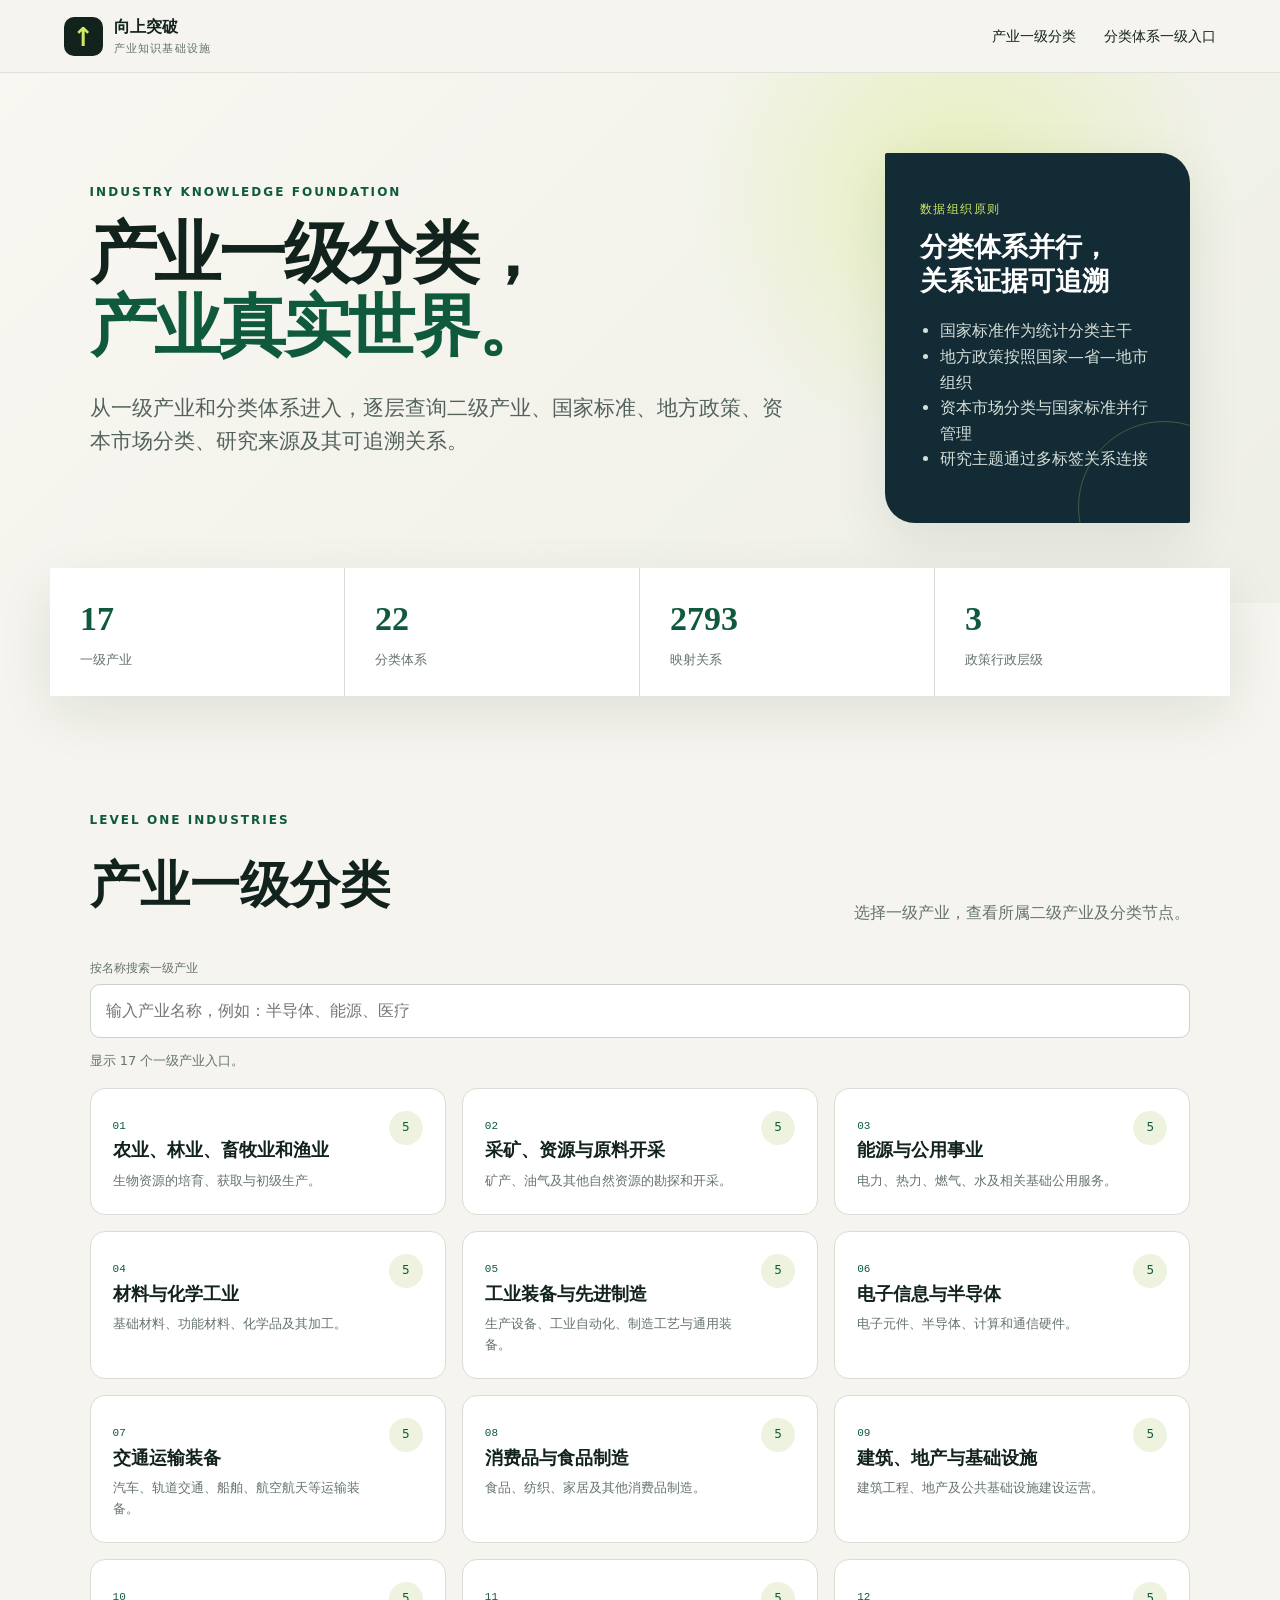
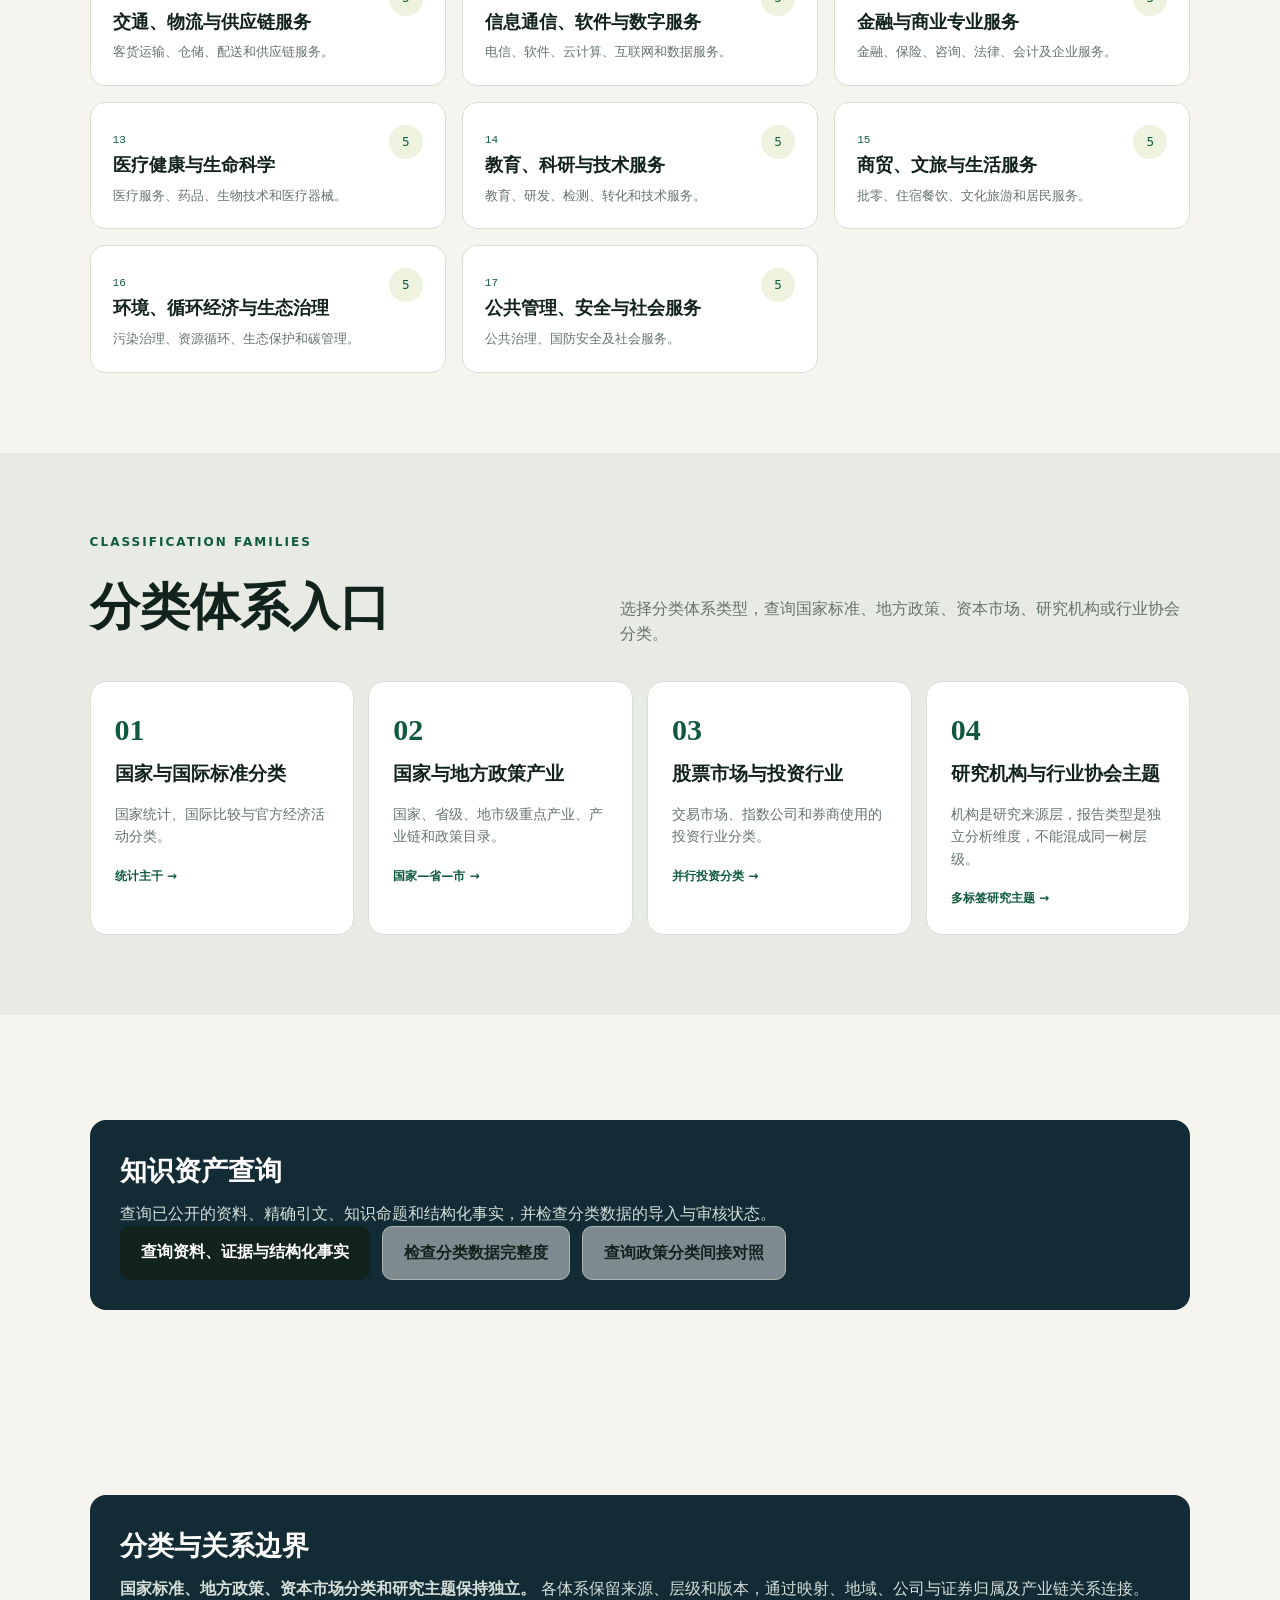
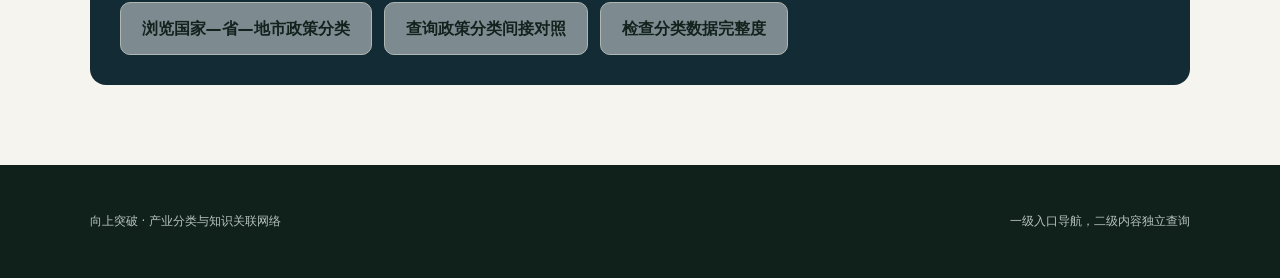
==== index.html @ f1dd1390 "Publish minimal public query site" ====
<!doctype html>
<html lang="zh-CN"><head><meta charset="utf-8"><meta name="viewport" content="width=device-width,initial-scale=1,viewport-fit=cover"><meta name="description" content="产业一级分类、分类体系与知识资产查询入口"><title>产业一级分类与知识资产 · 向上突破</title><link rel="icon" href="favicon.svg" type="image/svg+xml"><link rel="stylesheet" href="styles.css"></head>
<body><header class="topbar"><a class="brand" href="#top"><span class="brand-mark">↑</span><span><strong>向上突破</strong><small>产业知识基础设施</small></span></a><nav class="nav"><a href="#industries">产业一级分类</a><a href="#families">分类体系一级入口</a></nav></header>
<main id="top">
<section class="hero compact-hero"><div class="hero-copy"><p class="eyebrow">INDUSTRY KNOWLEDGE FOUNDATION</p><h1><span class="title-line">产业一级分类，</span><span class="title-line accent">产业真实世界。</span></h1><p class="lead">从一级产业和分类体系进入，逐层查询二级产业、国家标准、地方政策、资本市场分类、研究来源及其可追溯关系。</p></div><aside class="hero-panel"><p>数据组织原则</p><h2>分类体系并行，关系证据可追溯</h2><ul><li>国家标准作为统计分类主干</li><li>地方政策按照国家—省—地市组织</li><li>资本市场分类与国家标准并行管理</li><li>研究主题通过多标签关系连接</li></ul></aside></section>
<section class="stats" aria-label="数据统计"><article><strong id="statLevelOne">—</strong><span>一级产业</span></article><article><strong id="statSystems">—</strong><span>分类体系</span></article><article><strong id="statMappings">—</strong><span>映射关系</span></article><article><strong>3</strong><span>政策行政层级</span></article></section>
<section id="industries" class="section"><div class="section-heading"><div><p class="eyebrow">LEVEL ONE INDUSTRIES</p><h2>产业一级分类</h2></div><p>选择一级产业，查看所属二级产业及分类节点。</p></div><label class="search"><span>按名称搜索一级产业</span><input id="searchInput" type="search" placeholder="输入产业名称，例如：半导体、能源、医疗"></label><p id="resultSummary" class="result-summary"></p><div id="industryGrid" class="industry-grid"></div></section>
<section id="families" class="section muted-section"><div class="section-heading"><div><p class="eyebrow">CLASSIFICATION FAMILIES</p><h2>分类体系入口</h2></div><p>选择分类体系类型，查询国家标准、地方政策、资本市场、研究机构或行业协会分类。</p></div><div id="familyGrid" class="layer-grid"></div></section>
<section class="section"><div class="decision-card"><h3>知识资产查询</h3><p>查询已公开的资料、精确引文、知识命题和结构化事实，并检查分类数据的导入与审核状态。</p><div class="hero-actions"><a class="button primary" href="knowledge-records.html">查询资料、证据与结构化事实</a><a class="button secondary" href="completeness.html">检查分类数据完整度</a><a class="button secondary" href="policy-crosswalk.html">查询政策分类间接对照</a></div></div></section>
<section class="section"><div class="decision-card"><h3>分类与关系边界</h3><p><strong>国家标准、地方政策、资本市场分类和研究主题保持独立。</strong> 各体系保留来源、层级和版本，通过映射、地域、公司与证券归属及产业链关系连接。</p><div class="hero-actions"><a class="button secondary" href="systems.html?family=policy">浏览国家—省—地市政策分类</a><a class="button secondary" href="policy-crosswalk.html">查询政策分类间接对照</a><a class="button secondary" href="completeness.html">检查分类数据完整度</a></div></div></section>
</main><footer><p>向上突破 · 产业分类与知识关联网络</p><p>一级入口导航，二级内容独立查询</p></footer><script src="app.js" defer></script></body></html>
---- styles.css ----
:root{--ink:#12221d;--muted:#66736e;--paper:#f5f4ee;--surface:#fff;--line:#d9ddd6;--green:#0f5a3d;--lime:#cfe963;--navy:#132b35;--shadow:0 18px 55px rgba(20,43,35,.09)}[hidden]{display:none!important}*{box-sizing:border-box}html{scroll-behavior:smooth}body{margin:0;background:var(--paper);color:var(--ink);font-family:Inter,"Noto Sans SC","PingFang SC","Microsoft YaHei",system-ui,sans-serif;line-height:1.6}.topbar{position:relative;top:0;z-index:20;display:flex;align-items:center;justify-content:space-between;padding:14px clamp(18px,5vw,72px);background:rgba(245,244,238,.92);backdrop-filter:blur(18px);border-bottom:1px solid rgba(18,34,29,.09)}.brand{display:flex;align-items:center;gap:11px;min-height:44px;color:inherit;text-decoration:none}.brand-mark{display:grid;place-items:center;width:39px;height:39px;border-radius:10px;background:var(--ink);color:var(--lime);font-size:26px;font-weight:800}.brand strong,.brand small{display:block}.brand small{font-size:11px;letter-spacing:.1em;color:var(--muted)}.nav{display:flex;gap:28px}.nav a{color:var(--ink);text-decoration:none;font-size:14px}.menu-button{display:none;min-width:48px;min-height:44px;border:1px solid var(--line);background:var(--surface);padding:8px 13px;border-radius:9px}.hero{min-height:620px;display:grid;grid-template-columns:minmax(0,1.5fr) minmax(280px,.65fr);gap:clamp(30px,7vw,110px);align-items:center;padding:80px clamp(20px,7vw,110px);background:radial-gradient(circle at 75% 22%,rgba(207,233,99,.35),transparent 26%),linear-gradient(135deg,#f8f7f1,#eeefe7)}.eyebrow{font-size:12px;font-weight:800;letter-spacing:.17em;color:var(--green);margin:0 0 15px}.hero h1{font-family:Georgia,"Noto Serif SC",serif;font-size:clamp(40px,5.2vw,72px);line-height:1.1;letter-spacing:-.035em;margin:0;max-width:980px}.title-line{display:block;text-wrap:balance}.hero h1 .accent{color:var(--green)}.lead{max-width:720px;color:#53625c;font-size:clamp(17px,2vw,21px);margin:28px 0 34px}.hero-actions{display:flex;gap:12px;flex-wrap:wrap}.button{display:inline-flex;padding:13px 21px;border-radius:10px;text-decoration:none;font-weight:700}.primary{background:var(--ink);color:#fff}.secondary{border:1px solid #aeb7b1;color:var(--ink);background:rgba(255,255,255,.45)}.hero-panel{position:relative;background:var(--navy);color:white;border-radius:2px 30px 2px 30px;padding:35px;box-shadow:var(--shadow);overflow:hidden}.hero-panel:after{content:"";position:absolute;width:170px;height:170px;border:1px solid rgba(207,233,99,.25);border-radius:50%;right:-60px;bottom:-70px}.hero-panel p{color:var(--lime);font-size:12px;letter-spacing:.13em}.hero-panel h2{font-family:Georgia,"Noto Serif SC",serif;font-size:clamp(24px,2.1vw,28px);line-height:1.25;margin:4px 0 20px;text-wrap:balance}.hero-panel ul{padding-left:20px;color:#d5dfda}.pulse{width:9px;height:9px;border-radius:50%;background:var(--lime);box-shadow:0 0 0 8px rgba(207,233,99,.13)}.stats{display:grid;grid-template-columns:repeat(4,1fr);max-width:1180px;margin:-35px auto 35px;background:var(--surface);box-shadow:var(--shadow);position:relative;z-index:3}.stats article{padding:24px 30px;border-right:1px solid var(--line)}.stats article:last-child{border:0}.stats strong{font-family:Georgia,serif;font-size:34px;color:var(--green);display:block}.stats span{font-size:13px;color:var(--muted)}.section{padding:80px clamp(20px,7vw,110px);max-width:1500px;margin:auto}.section-heading{display:flex;justify-content:space-between;gap:30px;align-items:end;margin-bottom:34px}.section-heading h2{font-family:Georgia,"Noto Serif SC",serif;font-size:clamp(31px,4vw,50px);margin:0}.section-heading>p{max-width:570px;color:var(--muted);margin:0}.toolbar{display:flex;gap:10px;align-items:end;margin-bottom:12px}.search{flex:1}.search span{display:block;font-size:12px;color:var(--muted);margin-bottom:6px}.search input,.search select{width:100%;font:inherit;padding:13px 15px;border:1px solid #cbd1cc;border-radius:10px;background:white;outline:none}.search input:focus,.search select:focus{border-color:var(--green);box-shadow:0 0 0 3px rgba(15,90,61,.1)}.chip{border:1px solid #cbd1cc;background:white;border-radius:10px;padding:13px 17px;white-space:nowrap}.result-summary{font-size:13px;color:var(--muted);min-height:24px}.industry-grid{display:grid;grid-template-columns:repeat(3,minmax(0,1fr));gap:16px}.industry-card{background:white;border:1px solid var(--line);border-radius:15px;overflow:hidden;transition:.2s}.industry-card:hover{transform:translateY(-2px);box-shadow:var(--shadow)}.industry-card summary{list-style:none;cursor:pointer;padding:22px;display:flex;justify-content:space-between;gap:15px}.industry-card summary::-webkit-details-marker{display:none}.industry-card h3{margin:0;font-size:18px}.code{font-size:11px;color:var(--green);font-family:ui-monospace,monospace}.definition{font-size:13px;color:var(--muted);margin:6px 0 0}.count{min-width:34px;height:34px;display:grid;place-items:center;background:#edf3df;border-radius:50%;font-size:12px;color:var(--green)}.children{border-top:1px solid var(--line);padding:7px 16px 17px}.child{padding:12px 7px;border-bottom:1px dashed #e2e4df}.child:last-child{border:0}.child strong{display:block}.child small{color:var(--muted)}.empty{grid-column:1/-1;padding:50px;text-align:center;border:1px dashed #bdc5bf;background:#fff}.muted-section{max-width:none;background:#e8ebe3}.muted-section>.section-heading,.muted-section>.system-grid{max-width:1280px;margin-left:auto;margin-right:auto}.entry-card{display:block;color:inherit;text-decoration:none;min-width:0}.industry-card.entry-card{padding:22px;display:grid;grid-template-columns:minmax(0,1fr) auto;gap:16px;align-items:start}.industry-card.entry-card:hover,.family-card:hover,.system-card.entry-card:hover{transform:translateY(-2px);box-shadow:var(--shadow);border-color:#b8c3b9}.family-card{background:white;border:1px solid var(--line);border-radius:16px;padding:24px;transition:.2s}.family-card>span{font-weight:800;color:var(--green)}.family-card b{color:var(--green)}.compact-hero{min-height:500px}.status-badge{display:inline-block;margin-left:8px;padding:5px 9px;border-radius:999px;font-style:normal;font-size:.72rem;font-weight:800}.status-badge.core{background:#dff7e8;color:#17623a}.status-badge.efficiency{background:#fff2d8;color:#875b00}.metric-row{display:flex;flex-wrap:wrap;gap:8px;margin:12px 0}.metric-row span{padding:7px 10px;border:1px solid var(--line);border-radius:10px;background:var(--surface)}.mapping-note{color:var(--muted);font-size:.82rem}
.detail-card>.system-grid{margin-top:18px}.policy-levels{display:grid;grid-template-columns:1fr;gap:24px}.policy-level-section{background:var(--surface);border:1px solid var(--line);border-radius:18px;padding:26px;min-width:0}.policy-level-heading{display:flex;align-items:center;gap:14px;margin-bottom:20px}.policy-level-heading .count{flex:0 0 40px;width:40px;height:40px}.policy-level-heading .eyebrow{margin:0 0 3px}.policy-level-heading h2{font-family:Georgia,"Noto Serif SC",serif;font-size:clamp(25px,3vw,36px);margin:0}.policy-level-list{display:grid;grid-template-columns:1fr;gap:15px}.policy-level-list .system-card{border:1px solid var(--line);border-top:3px solid var(--green);border-radius:12px}.policy-empty{background:#fafbf7}.system-card.entry-card b{color:var(--green)}
.geography-section{background:#f0f2ea}.geography-grid{display:grid;gap:12px}.geography-card{background:white;border:1px solid var(--line);border-radius:14px;overflow:hidden}.geography-card summary{display:flex;justify-content:space-between;align-items:center;padding:15px 18px;cursor:pointer}.geography-card summary div{display:flex;flex-direction:column}.geography-card summary strong{font-size:18px}.geography-card summary small{color:var(--muted)}.geography-body{padding:0 14px 14px}.geography-children{display:grid;grid-template-columns:repeat(auto-fit,minmax(min(100%,280px),1fr));gap:10px}.geography-card.depth-2{background:#fafbf7}.scope-systems{display:grid;grid-template-columns:repeat(3,minmax(0,1fr));gap:8px;margin-bottom:12px}.scope-system{border:1px solid #cfd6cc;background:#edf3df;border-radius:9px;padding:11px;text-align:left;color:var(--ink);cursor:pointer;min-width:0;overflow-wrap:anywhere}.scope-system b,.scope-system small{display:block}.scope-system small,.scope-empty{color:var(--muted)}.system-grid{display:grid;grid-template-columns:repeat(3,1fr);gap:15px}.standards-heading{margin-top:70px}.classification-tree{background:white;border:1px solid var(--line);border-radius:14px;padding:8px 18px;max-height:none;overflow:visible}.tree-node{border-bottom:1px solid #e8eae5}.tree-node:last-child{border:0}.tree-node summary{display:grid;grid-template-columns:75px minmax(180px,1fr) minmax(180px,1fr) 36px;gap:12px;align-items:center;cursor:pointer;padding:12px 4px}.tree-node summary small{color:var(--muted)}.tree-children{margin-left:24px;border-left:1px solid #d7ddd7;padding-left:14px}.tree-node .count{width:30px;height:30px;min-width:30px}.tree-detail-link{display:inline-block;margin:5px 0 8px 42px;color:var(--green);font-size:12px;text-decoration:none}.detail-page{max-width:1180px;margin:auto;padding:80px 28px}.detail-hero{padding:48px 0 28px}.detail-hero h1{font-size:clamp(32px,5vw,64px);margin:8px 0}.detail-grid{display:grid;grid-template-columns:repeat(2,minmax(0,1fr));gap:16px}.detail-card{background:var(--surface);border:1px solid var(--line);border-radius:18px;padding:22px;min-width:0}.detail-card:nth-child(2){grid-row:span 2}.node-link{display:block;padding:9px;margin:6px 0;background:#f1f3ed;border-radius:9px;color:var(--ink);text-decoration:none;overflow-wrap:anywhere}.detail-relation{display:grid;grid-template-columns:1fr 24px 1fr;gap:8px;padding:12px 0;border-bottom:1px solid var(--line);overflow-wrap:anywhere}.detail-relation small{grid-column:1/-1;color:var(--muted)}.mapping-results{display:grid;gap:8px;margin-top:8px;max-height:620px;overflow:auto}.mapping-header{display:grid;grid-template-columns:minmax(0,1fr) 42px minmax(0,1fr) 120px;gap:12px;padding:0 17px;font-size:11px;font-weight:700;color:var(--muted)}.mapping-card{display:grid;grid-template-columns:minmax(0,1fr) 42px minmax(0,1fr) 120px;align-items:center;gap:12px;background:white;border:1px solid var(--line);padding:14px 17px}.mapping-card div{display:flex;flex-direction:column;min-width:0;overflow-wrap:anywhere}.mapping-card strong{font-size:14px}.mapping-card small{color:var(--muted);text-align:right}.mapping-arrow{text-align:center;color:var(--green);font-size:22px}.system-card{background:rgba(255,255,255,.72);padding:22px;border-top:3px solid var(--green)}.system-card h3{font-size:17px;margin:0 0 6px}.system-card p{font-size:13px;color:var(--muted);margin:4px 0}.system-card a{color:var(--green);font-size:12px;word-break:break-all}.layer-grid{display:grid;grid-template-columns:repeat(4,1fr);gap:14px}.layer-grid article{padding:26px;background:white;border:1px solid var(--line);border-radius:14px}.layer-grid span{color:var(--green);font-family:Georgia,serif;font-size:30px}.layer-grid h3{margin:5px 0}.layer-grid p{color:var(--muted);font-size:14px}.layer-grid b{font-size:12px;color:var(--green)}.decision-card{margin-top:25px;padding:30px;background:var(--navy);color:white;border-radius:16px}.decision-card h3{font-family:Georgia,"Noto Serif SC",serif;font-size:27px;margin:0 0 8px}.decision-card p{color:#d5dfda;margin:0}footer{display:flex;justify-content:space-between;gap:20px;padding:35px clamp(20px,7vw,110px);background:#10211c;color:#b7c2bd;font-size:12px}
@media(max-width:980px){.hero{grid-template-columns:1fr;min-height:auto;padding-top:60px}.hero-panel{max-width:620px}.industry-grid,.system-grid{grid-template-columns:repeat(2,1fr)}.layer-grid{grid-template-columns:repeat(2,1fr)}.stats{margin:-20px 20px 25px}.section-heading{align-items:start;flex-direction:column}.nav{display:none;position:absolute;right:18px;top:65px;flex-direction:column;gap:12px;background:white;padding:18px;box-shadow:var(--shadow);border-radius:12px}.nav.open{display:flex}.menu-button{display:block}}
@media(max-width:620px){.detail-page{padding:36px 16px}.detail-grid{grid-template-columns:1fr}.detail-card:nth-child(2){grid-row:auto}.detail-relation{grid-template-columns:1fr}.detail-relation b{display:none}.tree-detail-link{margin-left:10px}.topbar{padding:11px 15px}.brand small{display:none}.hero{padding:48px 18px 62px}.hero h1{font-size:41px}.hero-panel{padding:26px}.stats{grid-template-columns:repeat(2,1fr);margin:-24px 14px 15px}.stats article:nth-child(2){border-right:0}.stats article{padding:17px}.stats strong{font-size:28px}.section{padding:58px 16px}.toolbar{align-items:stretch;flex-wrap:wrap}.search{flex-basis:100%}.chip{flex:1}.industry-grid,.system-grid,.layer-grid,.geography-children,.scope-systems{grid-template-columns:1fr}.tree-node summary{grid-template-columns:58px minmax(0,1fr) 30px}.tree-node summary small{display:none}.tree-children{margin-left:8px;padding-left:8px}.mapping-header{display:none}.mapping-card{grid-template-columns:1fr;padding:14px}.mapping-arrow{text-align:left;font-size:12px}.mapping-card small{grid-column:auto;text-align:left}.industry-card summary{padding:18px}.section-heading{margin-bottom:25px}.section-heading h2{font-size:34px}footer{flex-direction:column;padding:27px 18px}.hero-actions .button{width:100%;justify-content:center}}
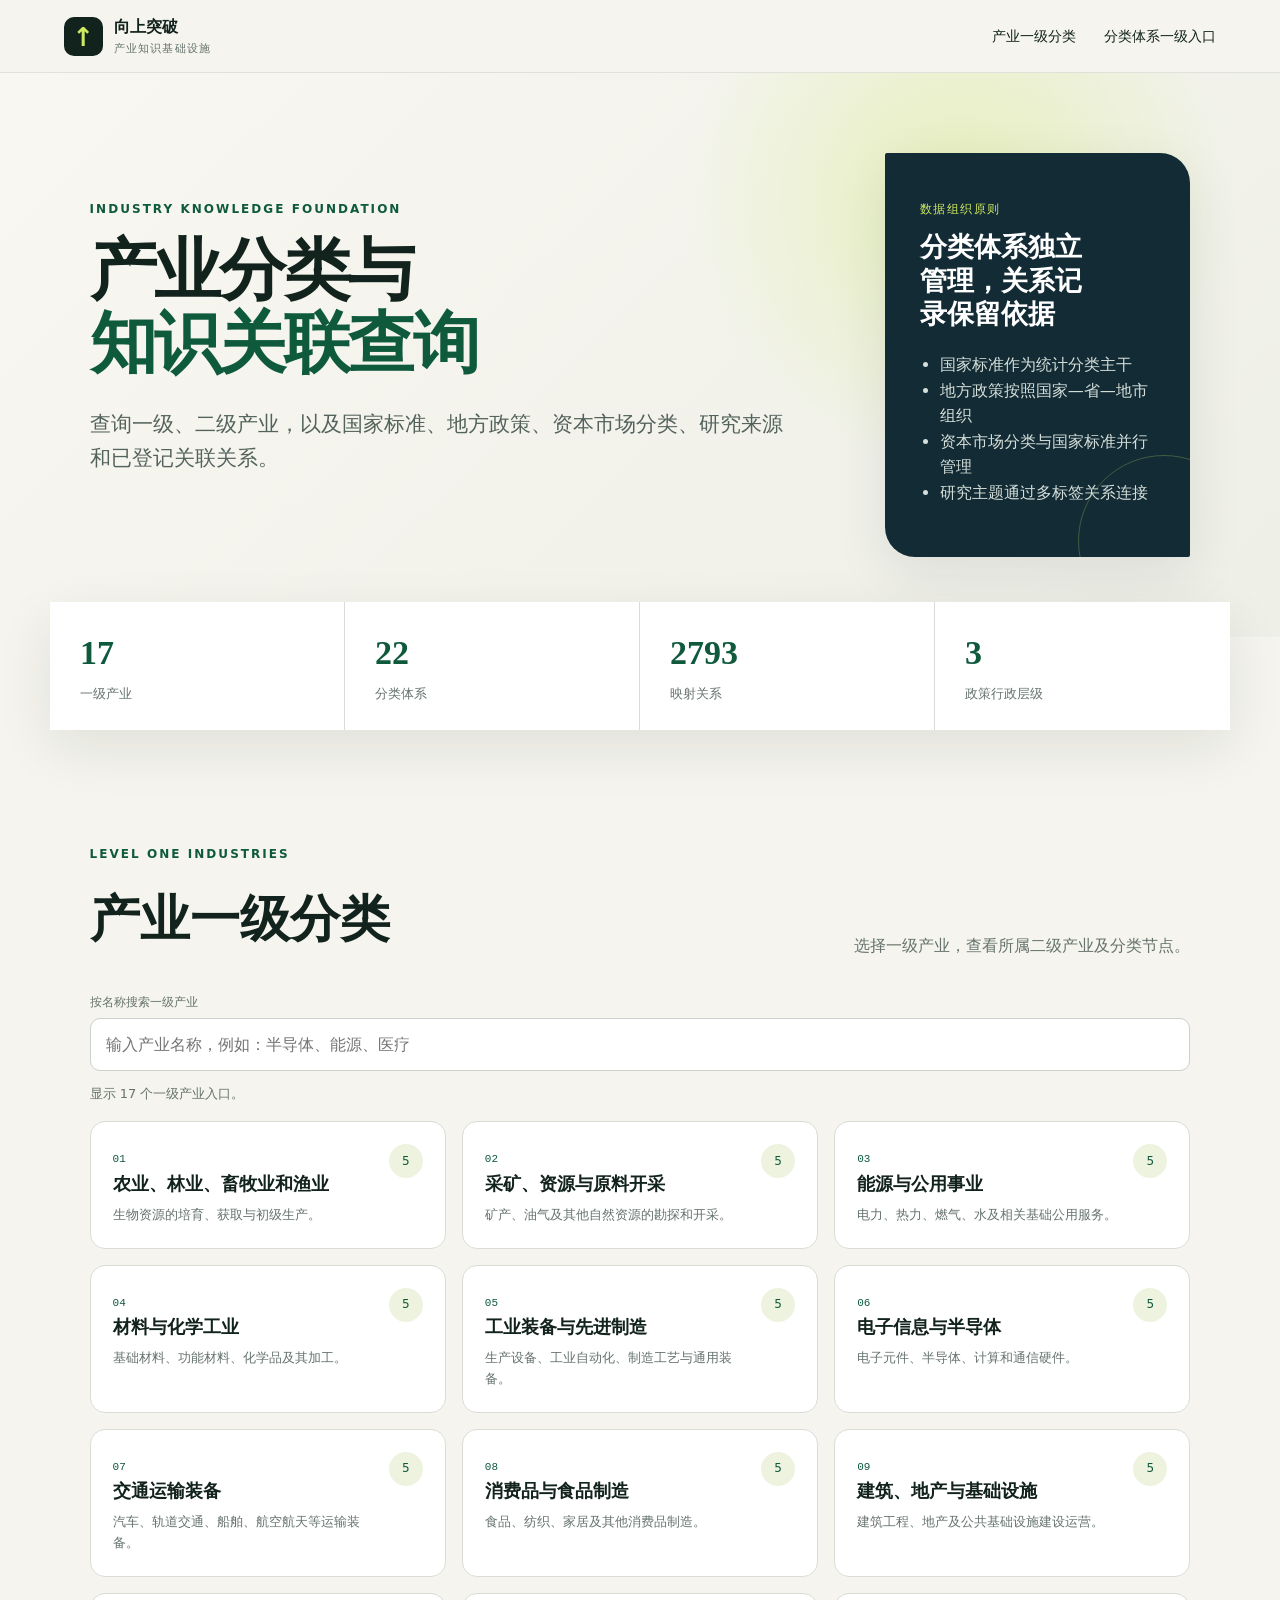
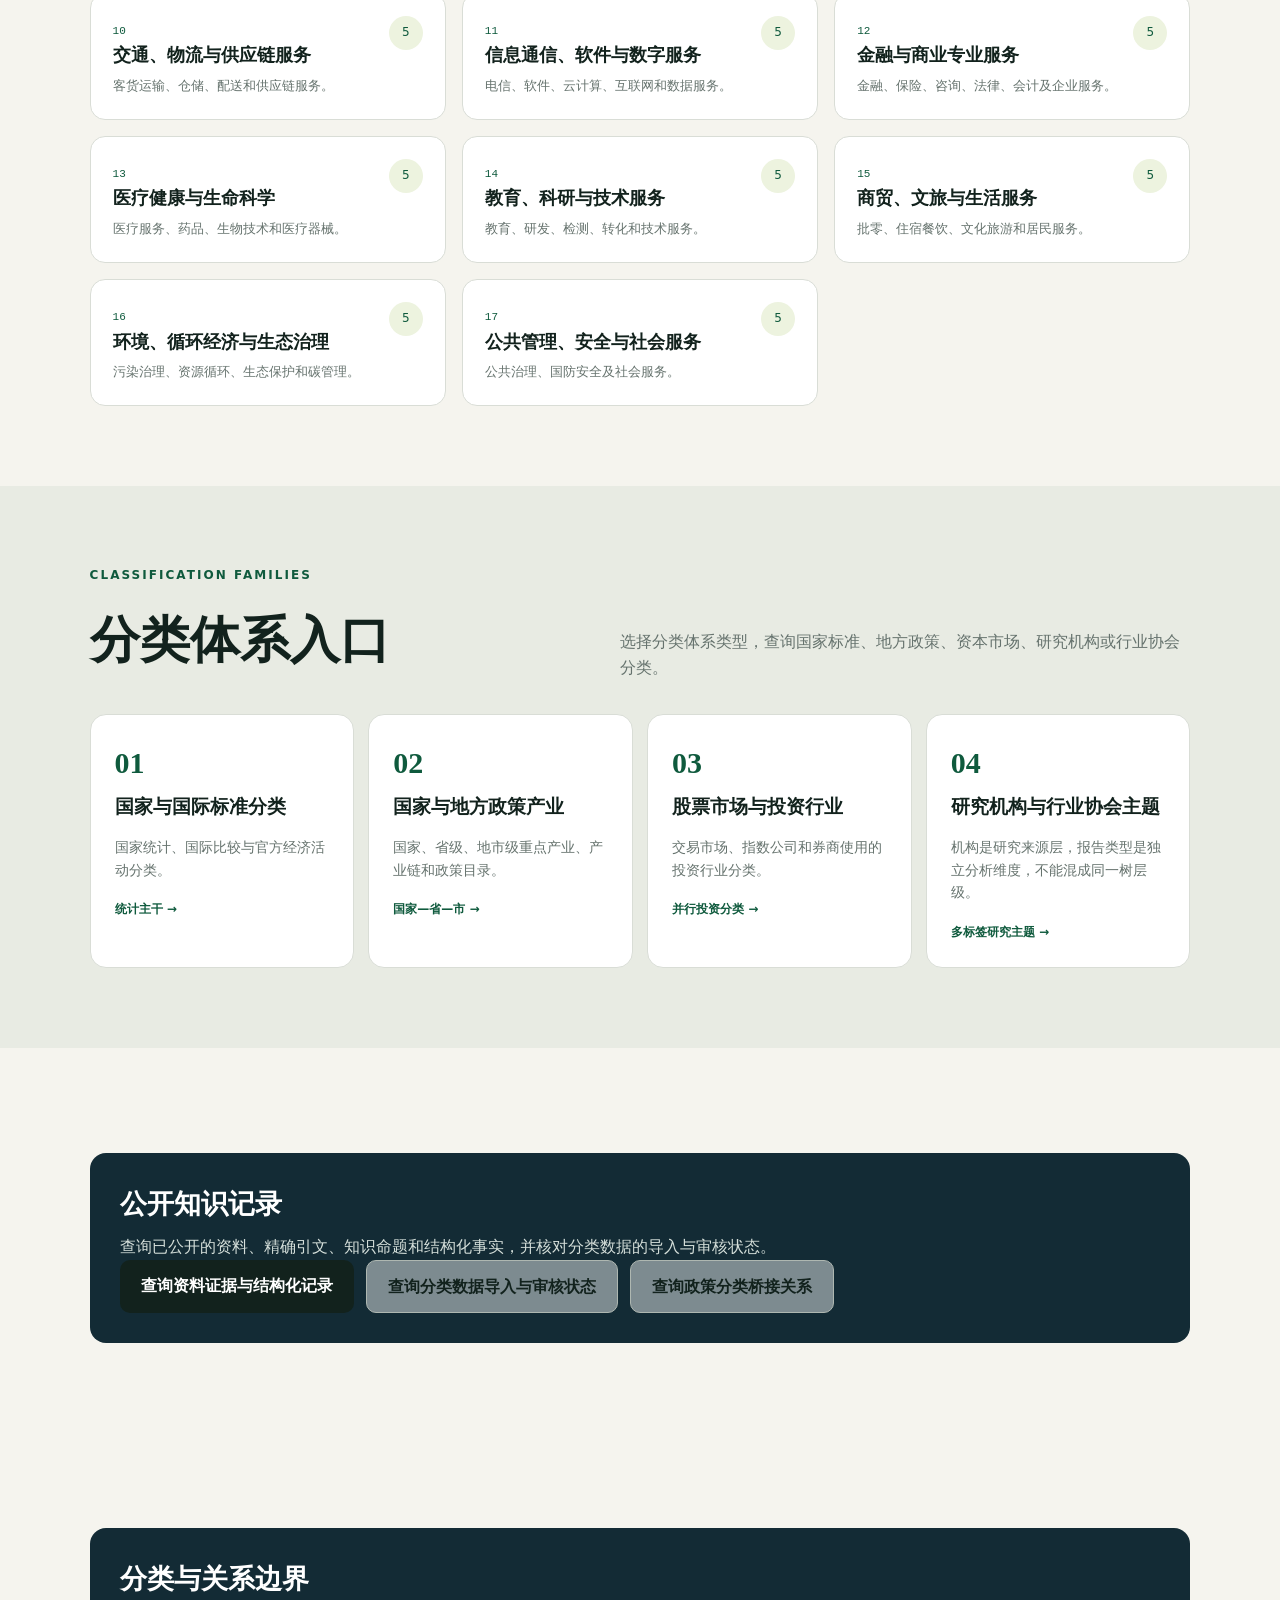
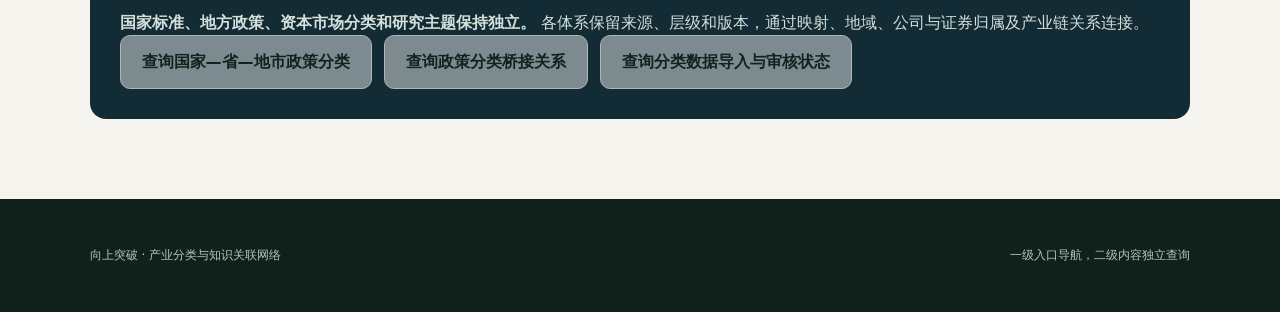
==== commit ab013cbb: "Refine public interface copy" ====
--- a/index.html
+++ b/index.html
@@ -1,11 +1,11 @@
 <!doctype html>
-<html lang="zh-CN"><head><meta charset="utf-8"><meta name="viewport" content="width=device-width,initial-scale=1,viewport-fit=cover"><meta name="description" content="产业一级分类、分类体系与知识资产查询入口"><title>产业一级分类与知识资产 · 向上突破</title><link rel="icon" href="favicon.svg" type="image/svg+xml"><link rel="stylesheet" href="styles.css"></head>
+<html lang="zh-CN"><head><meta charset="utf-8"><meta name="viewport" content="width=device-width,initial-scale=1,viewport-fit=cover"><meta name="description" content="产业分类体系、知识记录与关联关系查询入口"><title>产业分类与知识关联查询 · 向上突破</title><link rel="icon" href="favicon.svg" type="image/svg+xml"><link rel="stylesheet" href="styles.css"></head>
 <body><header class="topbar"><a class="brand" href="#top"><span class="brand-mark">↑</span><span><strong>向上突破</strong><small>产业知识基础设施</small></span></a><nav class="nav"><a href="#industries">产业一级分类</a><a href="#families">分类体系一级入口</a></nav></header>
 <main id="top">
-<section class="hero compact-hero"><div class="hero-copy"><p class="eyebrow">INDUSTRY KNOWLEDGE FOUNDATION</p><h1><span class="title-line">产业一级分类，</span><span class="title-line accent">产业真实世界。</span></h1><p class="lead">从一级产业和分类体系进入，逐层查询二级产业、国家标准、地方政策、资本市场分类、研究来源及其可追溯关系。</p></div><aside class="hero-panel"><p>数据组织原则</p><h2>分类体系并行，关系证据可追溯</h2><ul><li>国家标准作为统计分类主干</li><li>地方政策按照国家—省—地市组织</li><li>资本市场分类与国家标准并行管理</li><li>研究主题通过多标签关系连接</li></ul></aside></section>
+<section class="hero compact-hero"><div class="hero-copy"><p class="eyebrow">INDUSTRY KNOWLEDGE FOUNDATION</p><h1><span class="title-line">产业分类与</span><span class="title-line accent">知识关联查询</span></h1><p class="lead">查询一级、二级产业，以及国家标准、地方政策、资本市场分类、研究来源和已登记关联关系。</p></div><aside class="hero-panel"><p>数据组织原则</p><h2>分类体系独立管理，关系记录保留依据</h2><ul><li>国家标准作为统计分类主干</li><li>地方政策按照国家—省—地市组织</li><li>资本市场分类与国家标准并行管理</li><li>研究主题通过多标签关系连接</li></ul></aside></section>
 <section class="stats" aria-label="数据统计"><article><strong id="statLevelOne">—</strong><span>一级产业</span></article><article><strong id="statSystems">—</strong><span>分类体系</span></article><article><strong id="statMappings">—</strong><span>映射关系</span></article><article><strong>3</strong><span>政策行政层级</span></article></section>
 <section id="industries" class="section"><div class="section-heading"><div><p class="eyebrow">LEVEL ONE INDUSTRIES</p><h2>产业一级分类</h2></div><p>选择一级产业，查看所属二级产业及分类节点。</p></div><label class="search"><span>按名称搜索一级产业</span><input id="searchInput" type="search" placeholder="输入产业名称，例如：半导体、能源、医疗"></label><p id="resultSummary" class="result-summary"></p><div id="industryGrid" class="industry-grid"></div></section>
 <section id="families" class="section muted-section"><div class="section-heading"><div><p class="eyebrow">CLASSIFICATION FAMILIES</p><h2>分类体系入口</h2></div><p>选择分类体系类型，查询国家标准、地方政策、资本市场、研究机构或行业协会分类。</p></div><div id="familyGrid" class="layer-grid"></div></section>
-<section class="section"><div class="decision-card"><h3>知识资产查询</h3><p>查询已公开的资料、精确引文、知识命题和结构化事实，并检查分类数据的导入与审核状态。</p><div class="hero-actions"><a class="button primary" href="knowledge-records.html">查询资料、证据与结构化事实</a><a class="button secondary" href="completeness.html">检查分类数据完整度</a><a class="button secondary" href="policy-crosswalk.html">查询政策分类间接对照</a></div></div></section>
-<section class="section"><div class="decision-card"><h3>分类与关系边界</h3><p><strong>国家标准、地方政策、资本市场分类和研究主题保持独立。</strong> 各体系保留来源、层级和版本，通过映射、地域、公司与证券归属及产业链关系连接。</p><div class="hero-actions"><a class="button secondary" href="systems.html?family=policy">浏览国家—省—地市政策分类</a><a class="button secondary" href="policy-crosswalk.html">查询政策分类间接对照</a><a class="button secondary" href="completeness.html">检查分类数据完整度</a></div></div></section>
+<section class="section"><div class="decision-card"><h3>公开知识记录</h3><p>查询已公开的资料、精确引文、知识命题和结构化事实，并核对分类数据的导入与审核状态。</p><div class="hero-actions"><a class="button primary" href="knowledge-records.html">查询资料证据与结构化记录</a><a class="button secondary" href="completeness.html">查询分类数据导入与审核状态</a><a class="button secondary" href="policy-crosswalk.html">查询政策分类桥接关系</a></div></div></section>
+<section class="section"><div class="decision-card"><h3>分类与关系边界</h3><p><strong>国家标准、地方政策、资本市场分类和研究主题保持独立。</strong> 各体系保留来源、层级和版本，通过映射、地域、公司与证券归属及产业链关系连接。</p><div class="hero-actions"><a class="button secondary" href="systems.html?family=policy">查询国家—省—地市政策分类</a><a class="button secondary" href="policy-crosswalk.html">查询政策分类桥接关系</a><a class="button secondary" href="completeness.html">查询分类数据导入与审核状态</a></div></div></section>
 </main><footer><p>向上突破 · 产业分类与知识关联网络</p><p>一级入口导航，二级内容独立查询</p></footer><script src="app.js" defer></script></body></html>
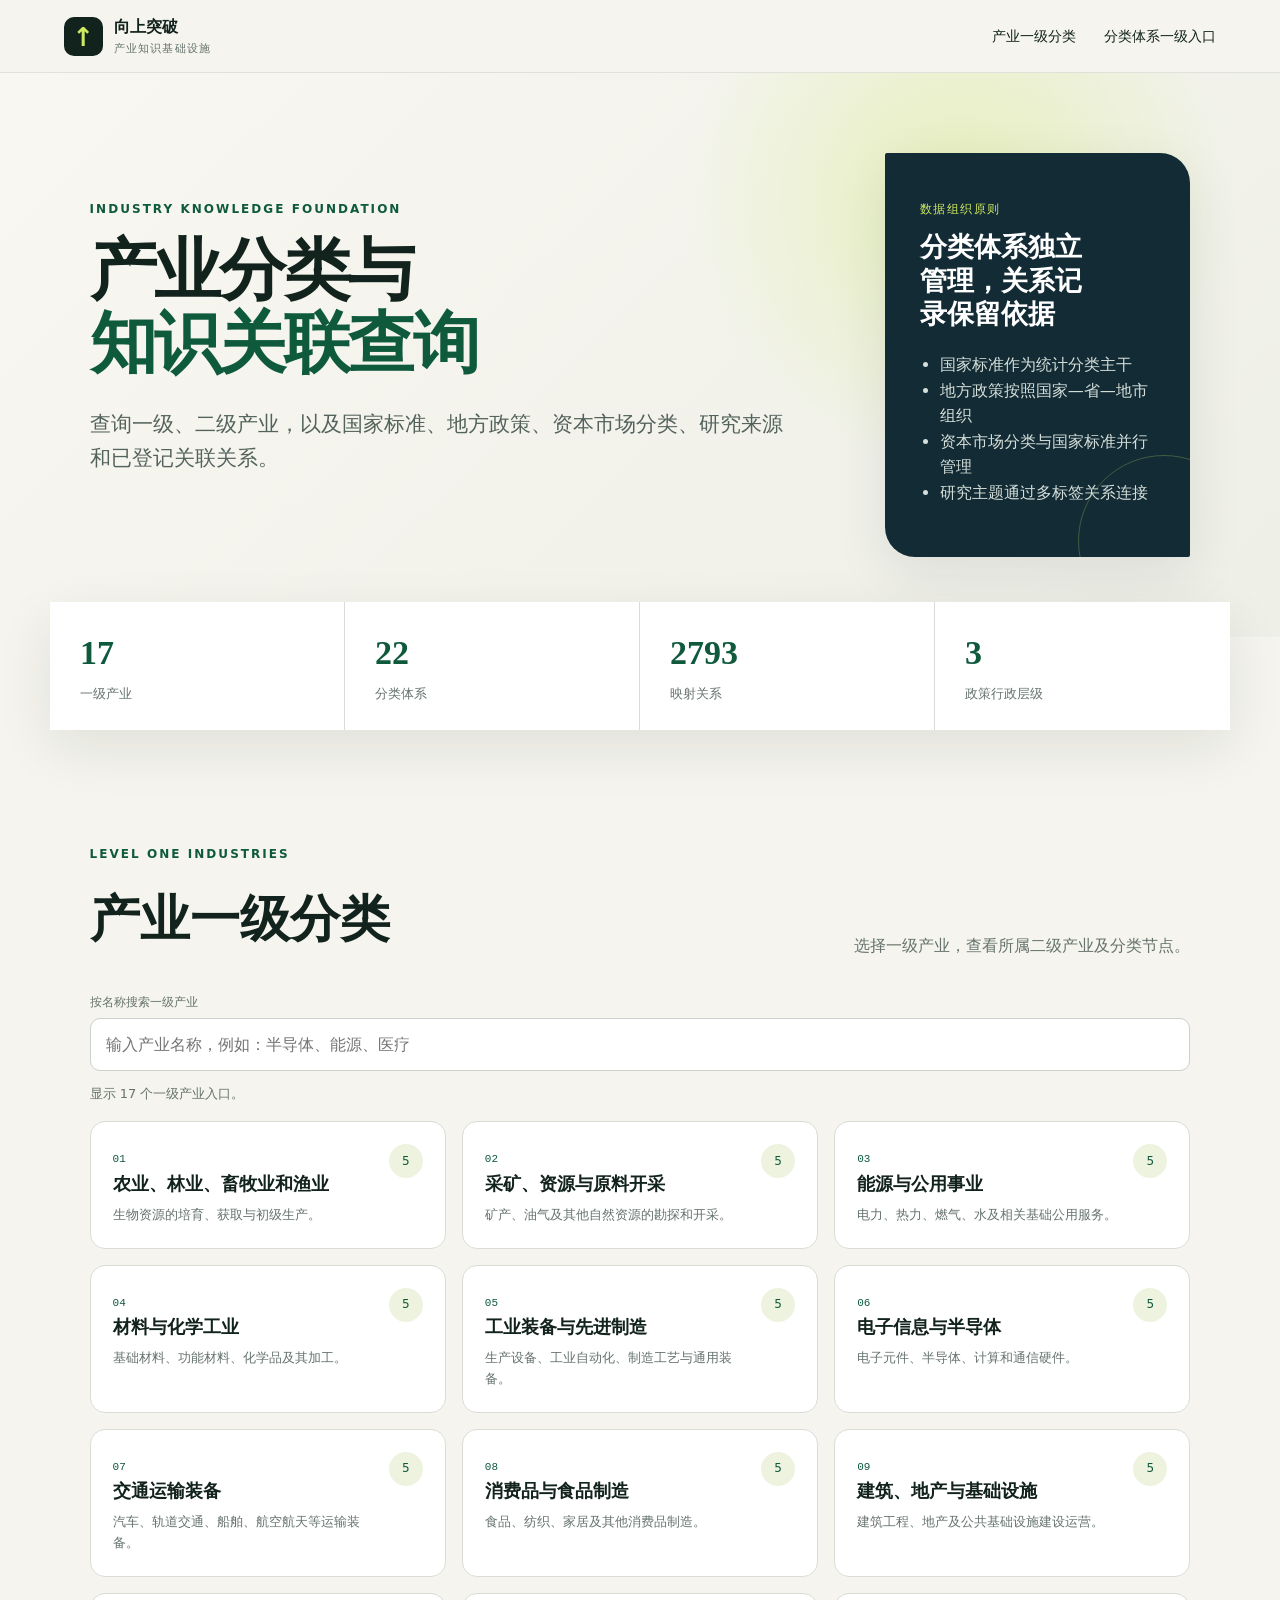
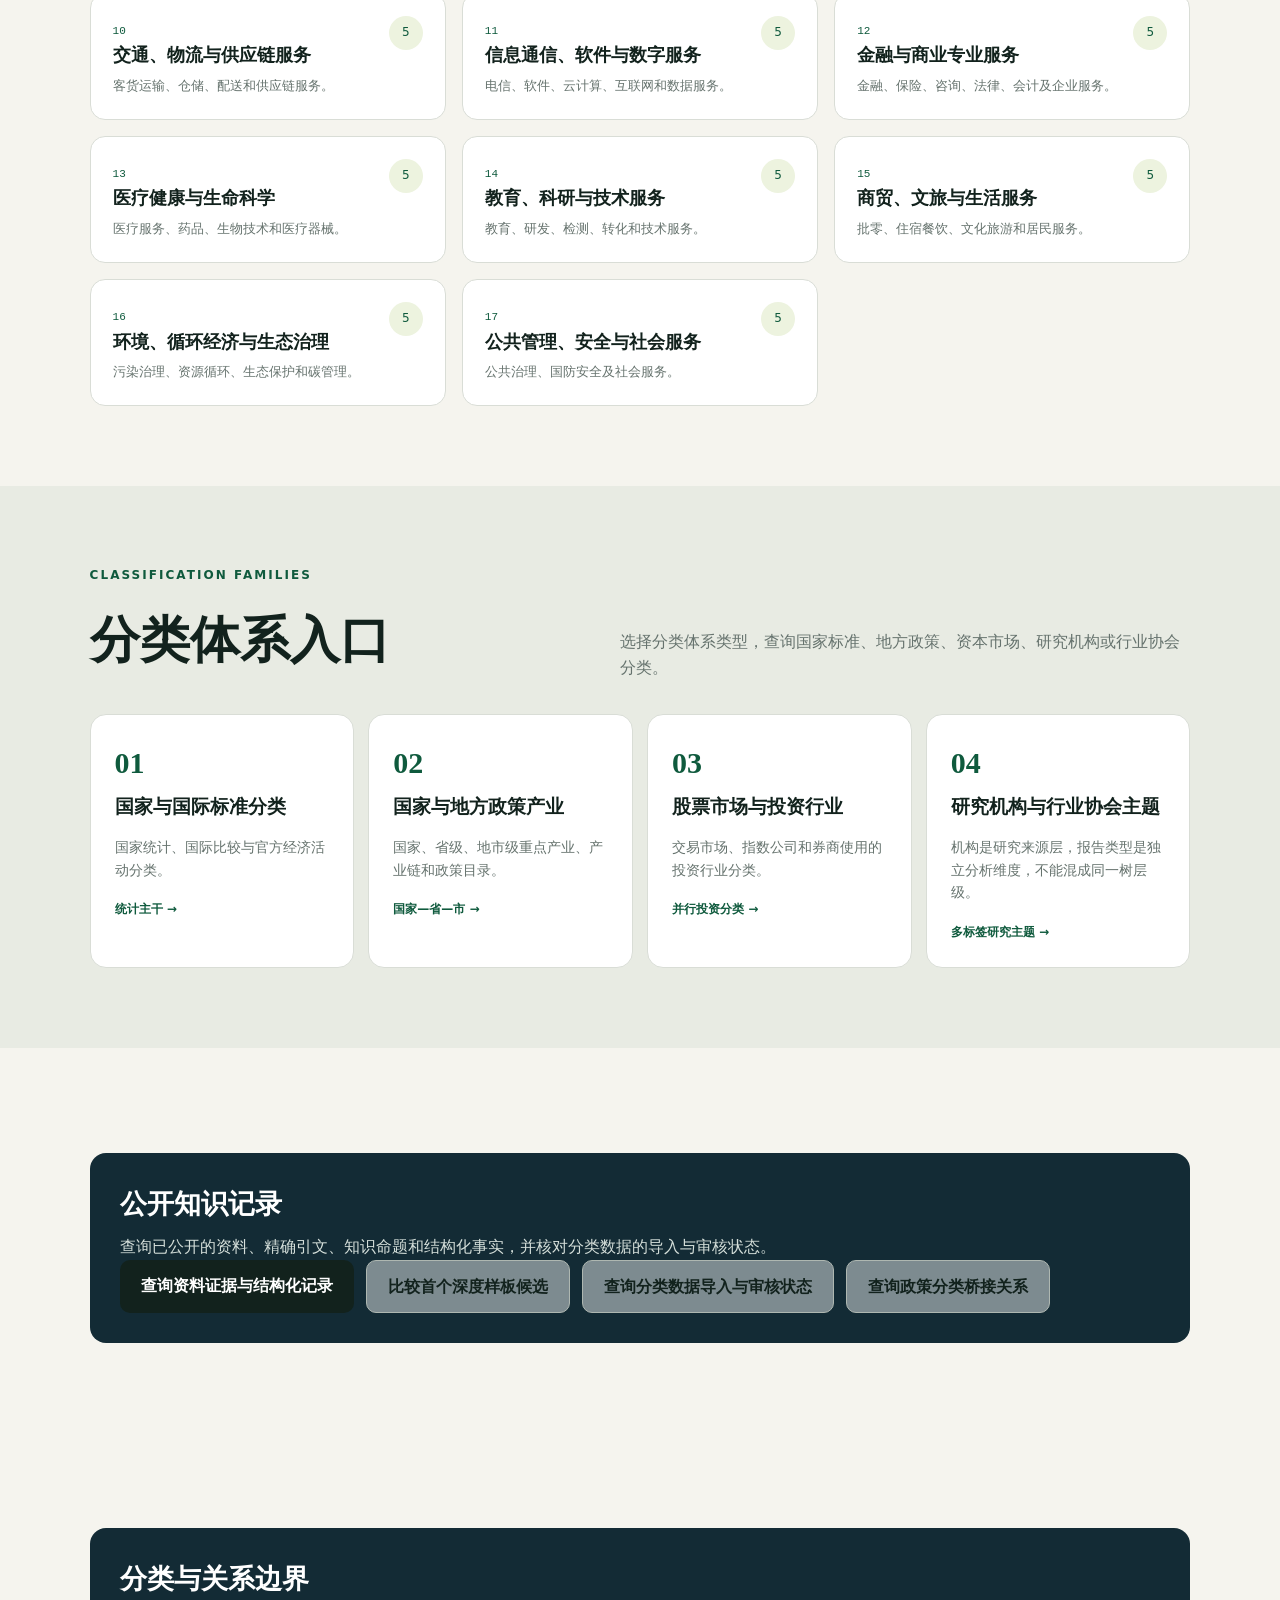
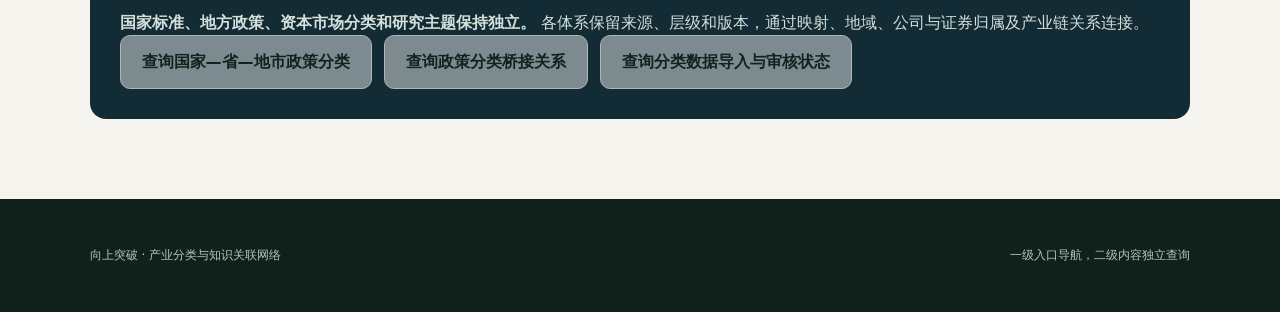
==== commit 5ed4da48: "Publish pilot industry selection" ====
--- a/index.html
+++ b/index.html
@@ -6,6 +6,6 @@
 <section class="stats" aria-label="数据统计"><article><strong id="statLevelOne">—</strong><span>一级产业</span></article><article><strong id="statSystems">—</strong><span>分类体系</span></article><article><strong id="statMappings">—</strong><span>映射关系</span></article><article><strong>3</strong><span>政策行政层级</span></article></section>
 <section id="industries" class="section"><div class="section-heading"><div><p class="eyebrow">LEVEL ONE INDUSTRIES</p><h2>产业一级分类</h2></div><p>选择一级产业，查看所属二级产业及分类节点。</p></div><label class="search"><span>按名称搜索一级产业</span><input id="searchInput" type="search" placeholder="输入产业名称，例如：半导体、能源、医疗"></label><p id="resultSummary" class="result-summary"></p><div id="industryGrid" class="industry-grid"></div></section>
 <section id="families" class="section muted-section"><div class="section-heading"><div><p class="eyebrow">CLASSIFICATION FAMILIES</p><h2>分类体系入口</h2></div><p>选择分类体系类型，查询国家标准、地方政策、资本市场、研究机构或行业协会分类。</p></div><div id="familyGrid" class="layer-grid"></div></section>
-<section class="section"><div class="decision-card"><h3>公开知识记录</h3><p>查询已公开的资料、精确引文、知识命题和结构化事实，并核对分类数据的导入与审核状态。</p><div class="hero-actions"><a class="button primary" href="knowledge-records.html">查询资料证据与结构化记录</a><a class="button secondary" href="completeness.html">查询分类数据导入与审核状态</a><a class="button secondary" href="policy-crosswalk.html">查询政策分类桥接关系</a></div></div></section>
+<section class="section"><div class="decision-card"><h3>公开知识记录</h3><p>查询已公开的资料、精确引文、知识命题和结构化事实，并核对分类数据的导入与审核状态。</p><div class="hero-actions"><a class="button primary" href="knowledge-records.html">查询资料证据与结构化记录</a><a class="button secondary" href="pilot-selection.html">比较首个深度样板候选</a><a class="button secondary" href="completeness.html">查询分类数据导入与审核状态</a><a class="button secondary" href="policy-crosswalk.html">查询政策分类桥接关系</a></div></div></section>
 <section class="section"><div class="decision-card"><h3>分类与关系边界</h3><p><strong>国家标准、地方政策、资本市场分类和研究主题保持独立。</strong> 各体系保留来源、层级和版本，通过映射、地域、公司与证券归属及产业链关系连接。</p><div class="hero-actions"><a class="button secondary" href="systems.html?family=policy">查询国家—省—地市政策分类</a><a class="button secondary" href="policy-crosswalk.html">查询政策分类桥接关系</a><a class="button secondary" href="completeness.html">查询分类数据导入与审核状态</a></div></div></section>
 </main><footer><p>向上突破 · 产业分类与知识关联网络</p><p>一级入口导航，二级内容独立查询</p></footer><script src="app.js" defer></script></body></html>
